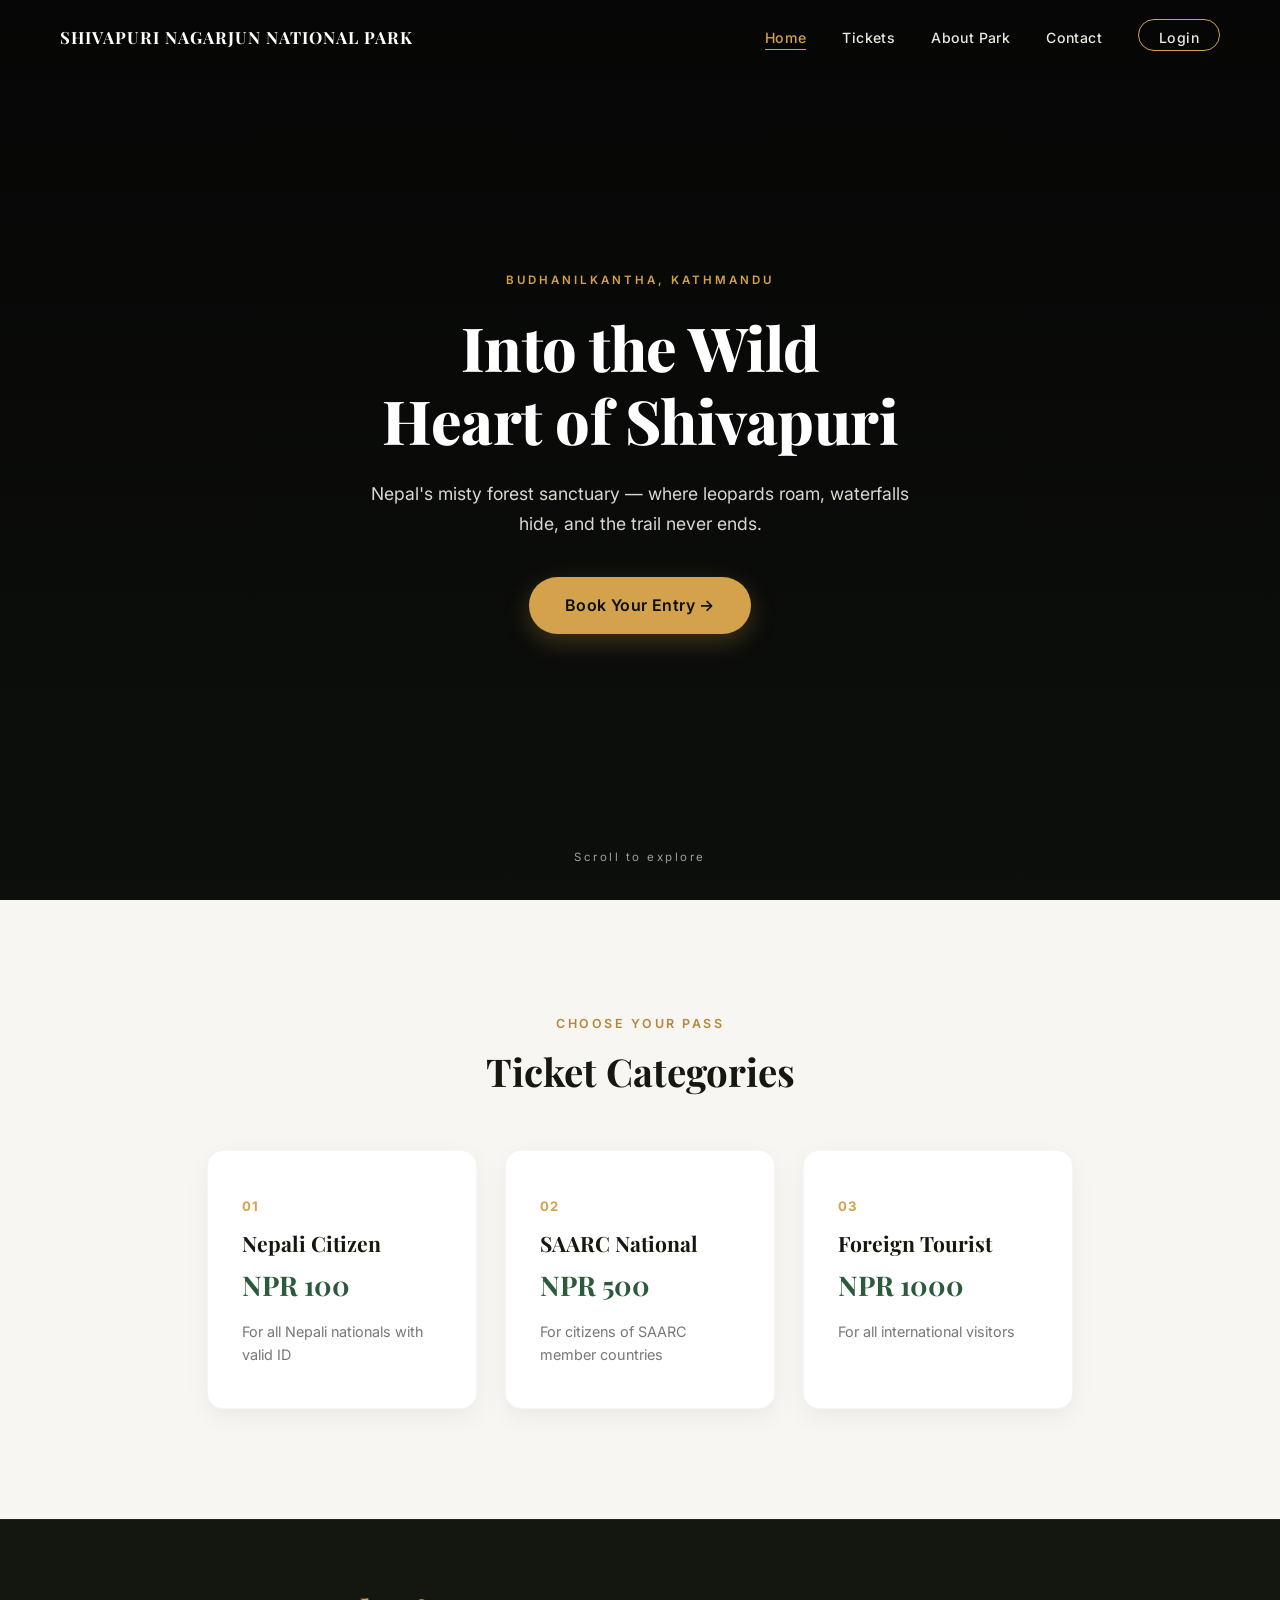
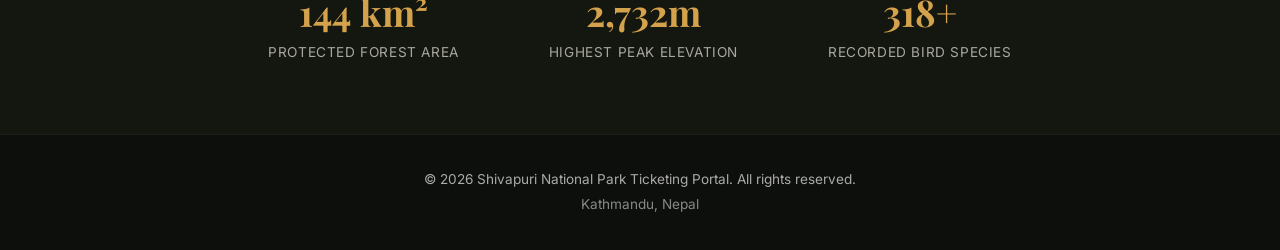
==== frontend/pages/index.html @ 20320e0f "Redesign tickets, login, and contact pages with full-height hero and glassmorphism form cards" ====
<!DOCTYPE html>
<html lang="en">
<head>
    <meta charset="UTF-8">
    <meta name="viewport" content="width=device-width, initial-scale=1.0">
    <title>Shivapuri Nagarjun National Park - Ticketing</title>
    <link rel="stylesheet" href="../assets/css/style.css">
    <link href="https://fonts.googleapis.com/css2?family=Playfair+Display:wght@700;800&family=Inter:wght@400;500;600&display=swap" rel="stylesheet">
</head>
<body>

<header class="navbar" id="navbar">
    <div class="logo">SHIVAPURI NAGARJUN NATIONAL PARK </div>
    <nav>
        <ul class="nav-links">
            <li><a href="index.html" class="active">Home</a></li>
            <li><a href="tickets.html">Tickets</a></li>
            <li><a href="about.html">About Park</a></li>
            <li><a href="contact.html">Contact</a></li>
            <li><a href="login.html" class="btn-login">Login</a></li>
        </ul>
    </nav>
</header>

<section class="hero">
    <div class="hero-overlay"></div>
    <div class="hero-content">
        <span class="hero-tag">BUDHANILKANTHA, KATHMANDU</span>
        <h1>Into the Wild<br>Heart of Shivapuri</h1>
        <p>Nepal's misty forest sanctuary — where leopards roam, waterfalls hide, and the trail never ends.</p>
        <a href="tickets.html" class="btn-primary">Book Your Entry →</a>
    </div>
    <div class="scroll-hint">Scroll to explore</div>
</section>

<section class="info-section">
    <div class="section-heading">
        <span class="eyebrow">Choose Your Pass</span>
        <h2>Ticket Categories</h2>
    </div>
    <div class="ticket-cards">
        <div class="card">
            <span class="card-num">01</span>
            <h3>Nepali Citizen</h3>
            <p class="price">NPR 100</p>
            <p class="card-desc">For all Nepali nationals with valid ID</p>
        </div>
        <div class="card">
            <span class="card-num">02</span>
            <h3>SAARC National</h3>
            <p class="price">NPR 500</p>
            <p class="card-desc">For citizens of SAARC member countries</p>
        </div>
        <div class="card">
            <span class="card-num">03</span>
            <h3>Foreign Tourist</h3>
            <p class="price">NPR 1000</p>
            <p class="card-desc">For all international visitors</p>
        </div>
    </div>
</section>

<section class="highlight-strip">
    <div class="highlight">
        <h3>144 km²</h3>
        <p>Protected Forest Area</p>
    </div>
    <div class="highlight">
        <h3>2,732m</h3>
        <p>Highest Peak Elevation</p>
    </div>
    <div class="highlight">
        <h3>318+</h3>
        <p>Recorded Bird Species</p>
    </div>
</section>

<footer class="footer">
    <p>&copy; 2026 Shivapuri National Park Ticketing Portal. All rights reserved.</p>
    <p>Kathmandu, Nepal</p>
</footer>

<script src="../assets/js/main.js"></script>

</body>
</html>
---- frontend/assets/css/style.css ----
/* ============================================================
   BASE / RESET
   Global resets and typography defaults used across all pages
   ============================================================ */
* {
    margin: 0;
    padding: 0;
    box-sizing: border-box; /* padding/border included in element width, avoids overflow surprises */
}

html {
    scroll-behavior: smooth; /* smooth jump when clicking anchor links (#section) */
}

body {
    font-family: 'Inter', sans-serif;       /* body font */
    background: #0d0f0c;                     /* near-black base, matches dark theme */
    color: #1a1a1a;
    line-height: 1.6;
    -webkit-font-smoothing: antialiased;     /* crisper text rendering on Mac/Safari/Brave */
}

h1, h2, h3 {
    font-family: 'Playfair Display', serif;  /* serif font only for headings, editorial contrast */
    line-height: 1.2;
}

a {
    text-decoration: none;
}

img {
    max-width: 100%;
    display: block;
}


/* ============================================================
   NAVBAR
   Fixed top navigation, transparent by default, solid on scroll
   (.scrolled class is toggled by JS in main.js)
   ============================================================ */
.navbar {
    position: fixed;
    top: 0;
    left: 0;
    right: 0;
    z-index: 100;                 /* stays above hero content */
    display: flex;
    justify-content: space-between;
    align-items: center;
    padding: 24px 60px;
    background: transparent;      /* transparent over hero image initially */
    transition: background 0.35s ease, padding 0.35s ease, box-shadow 0.35s ease;
}

.navbar.scrolled {
    background: rgba(13, 15, 12, 0.85);
    padding: 16px 60px;                       /* slightly shrinks on scroll */
    backdrop-filter: blur(10px);              /* frosted glass effect behind navbar */
    -webkit-backdrop-filter: blur(10px);      /* Safari/Brave prefix */
    box-shadow: 0 4px 24px rgba(0,0,0,0.25);
    border-bottom: 1px solid rgba(255,255,255,0.06);
}

.logo {
    color: #fff;
    font-weight: 700;
    letter-spacing: 1px;
    font-size: 1.05rem;
    font-family: 'Playfair Display', serif;
}

.nav-links {
    list-style: none;
    display: flex;
    align-items: center;
    gap: 36px;
}

.nav-links a {
    position: relative;           /* needed so the ::after underline can be positioned */
    color: #e8e8e0;
    font-size: 0.88rem;
    font-weight: 500;
    letter-spacing: 0.4px;
    padding-bottom: 4px;
    transition: color 0.25s ease;
}

/* Animated underline that grows on hover/active */
.nav-links a::after {
    content: '';
    position: absolute;
    left: 0;
    bottom: 0;
    width: 0;                     /* starts collapsed */
    height: 1px;
    background: #d4a24c;
    transition: width 0.25s ease;
}

.nav-links a:hover,
.nav-links a.active {
    color: #d4a24c;
}

.nav-links a:hover::after,
.nav-links a.active::after {
    width: 100%;                  /* expands to full width on hover/active */
}

.btn-login {
    border: 1px solid #d4a24c;
    padding: 9px 20px;
    border-radius: 30px;
    transition: background 0.25s ease, color 0.25s ease, transform 0.25s ease;
}

.btn-login::after {
    display: none;                /* disable the underline effect for this pill button */
}

.btn-login:hover {
    background: #d4a24c;
    color: #0d0f0c !important;    /* overrides .nav-links a color rule */
    transform: translateY(-1px);
}


/* ============================================================
   HOMEPAGE HERO
   Full-screen image hero used only on index.html
   ============================================================ */
.hero {
    position: relative;
    height: 100vh;
    min-height: 640px;
    display: flex;
    align-items: center;
    justify-content: center;
    text-align: center;
    background: url('https://images.unsplash.com/photo-1441974231531-c6227db76b6e?auto=format&fit=crop&w=1600&q=80') center/cover no-repeat;
}

.hero-overlay {
    position: absolute;
    inset: 0;                     /* shorthand for top/right/bottom/left: 0 */
    background: linear-gradient(180deg, rgba(0,0,0,0.6) 0%, rgba(0,0,0,0.3) 45%, rgba(13,15,12,0.95) 100%);
}

.hero-content {
    position: relative;
    z-index: 2;                   /* sits above the overlay */
    color: #fff;
    max-width: 720px;
    padding: 0 24px;
    animation: fadeUp 1s ease both; /* fades/slides in on page load */
}

.hero-tag {
    display: inline-block;
    letter-spacing: 3px;
    font-size: 0.72rem;
    color: #d4a24c;
    margin-bottom: 22px;
    font-weight: 600;
}

.hero-content h1 {
    font-size: clamp(2.2rem, 5vw, 3.8rem); /* scales fluidly between mobile and desktop */
    margin-bottom: 22px;
    font-weight: 800;
    letter-spacing: -0.5px;
}

.hero-content p {
    font-size: 1.1rem;
    color: #d8d8d0;
    margin-bottom: 38px;
    line-height: 1.7;
    max-width: 540px;
    margin-left: auto;
    margin-right: auto;
}

.btn-primary {
    display: inline-block;
    background: #d4a24c;
    color: #0d0f0c;
    padding: 16px 36px;
    border-radius: 30px;
    font-weight: 600;
    letter-spacing: 0.4px;
    box-shadow: 0 8px 24px rgba(212, 162, 76, 0.25);
    transition: transform 0.25s ease, box-shadow 0.25s ease, background 0.25s ease;
}

.btn-primary:hover {
    background: #e8b862;
    transform: translateY(-3px);  /* subtle lift on hover */
    box-shadow: 0 12px 30px rgba(212, 162, 76, 0.35);
}

.scroll-hint {
    position: absolute;
    bottom: 34px;
    left: 50%;
    transform: translateX(-50%);
    color: #cfcfc7;
    font-size: 0.72rem;
    letter-spacing: 2.5px;
    z-index: 2;
    opacity: 0.75;
    animation: bounce 2.4s ease-in-out infinite;
}

@keyframes fadeUp {
    from { opacity: 0; transform: translateY(24px); }
    to   { opacity: 1; transform: translateY(0); }
}

@keyframes bounce {
    0%, 100% { transform: translate(-50%, 0); }
    50%      { transform: translate(-50%, 8px); }
}


/* ============================================================
   TICKET CATEGORY CARDS
   Used on index.html to display ticket pricing
   ============================================================ */
.info-section {
    background: #f7f6f2;          /* light section, contrast against dark hero above */
    padding: 110px 40px;
    text-align: center;
}

.section-heading {
    margin-bottom: 56px;
}

.eyebrow {
    color: #b8863a;
    letter-spacing: 2.5px;
    font-size: 0.78rem;
    font-weight: 600;
    text-transform: uppercase;
}

.section-heading h2 {
    font-size: clamp(1.9rem, 3vw, 2.5rem);
    margin-top: 12px;
    color: #16180f;
}

.ticket-cards {
    display: flex;
    justify-content: center;
    gap: 28px;
    flex-wrap: wrap;              /* stacks on smaller screens */
}

.card {
    background: #fff;
    border-radius: 16px;
    padding: 42px 34px;
    width: 270px;
    text-align: left;
    border: 1px solid rgba(0,0,0,0.04);
    box-shadow: 0 8px 24px rgba(0,0,0,0.05);
    transition: transform 0.3s ease, box-shadow 0.3s ease, border-color 0.3s ease;
}

.card:hover {
    transform: translateY(-10px); /* lift effect */
    box-shadow: 0 20px 44px rgba(0,0,0,0.12);
    border-color: rgba(212, 162, 76, 0.3); /* subtle gold border glow */
}

.card-num {
    display: inline-block;
    color: #d4a24c;
    font-weight: 700;
    font-size: 0.82rem;
    letter-spacing: 1px;
    margin-bottom: 4px;
}

.card h3 {
    font-size: 1.32rem;
    margin: 10px 0 8px;
    color: #16180f;
}

.price {
    font-size: 1.7rem;
    font-weight: 700;
    color: #2d5a3d;               /* forest green, distinct from gold accent */
    margin-bottom: 12px;
    font-family: 'Playfair Display', serif;
}

.card-desc {
    font-size: 0.9rem;
    color: #777;
    line-height: 1.6;
}


/* ============================================================
   HIGHLIGHT STRIP
   Dark stats band on index.html (area, elevation, bird species)
   ============================================================ */
.highlight-strip {
    background: #14170f;
    color: #fff;
    display: flex;
    justify-content: center;
    gap: 90px;
    padding: 70px 20px;
    text-align: center;
    flex-wrap: wrap;
    border-top: 1px solid rgba(255,255,255,0.06);
}

.highlight h3 {
    font-size: 2.3rem;
    color: #d4a24c;
    margin-bottom: 8px;
}

.highlight p {
    color: #a8a8a0;
    font-size: 0.85rem;
    letter-spacing: 0.6px;
    text-transform: uppercase;
}


/* ============================================================
   PAGE HERO
   Shorter hero used on inner pages: tickets, login, contact, about
   Each page sets its own background-image inline via style="..."
   ============================================================ */
.page-hero {
    position: relative;
    min-height: 65vh;             /* shorter than homepage hero (100vh) */
    display: flex;
    align-items: center;
    justify-content: center;
    text-align: center;
    background-size: cover;
    background-position: center;
    background-repeat: no-repeat;
    padding: 140px 20px 60px;     /* top padding clears the fixed navbar */
}

.page-hero .hero-overlay {
    background: linear-gradient(180deg, rgba(0,0,0,0.5) 0%, rgba(0,0,0,0.25) 40%, rgba(13,15,12,0.75) 100%);
}

.page-hero-content {
    position: relative;
    z-index: 2;
    width: 100%;
    max-width: 520px;
}

.page-hero .hero-tag {
    color: #d4a24c;
}

.page-hero h1 {
    font-size: clamp(2rem, 4vw, 2.8rem);
    color: #fff;
    margin-bottom: 12px;
}

.page-hero .page-sub {
    color: #d8d8d0;
    font-size: 1rem;
    margin-bottom: 36px;
}


/* ============================================================
   FORM SECTION + GLASS CARD
   Dark section below each page-hero that holds the actual form
   (tickets.html, login.html, contact.html)
   ============================================================ */
.form-section {
    background: #14170f;          /* matches highlight-strip color for consistency */
    padding: 90px 20px 110px;
    display: flex;
    justify-content: center;
}

.glass-card {
    background: rgba(20, 23, 15, 0.5);
    backdrop-filter: blur(18px);           /* frosted glass look */
    -webkit-backdrop-filter: blur(18px);
    border: 1px solid rgba(255, 255, 255, 0.15);
    border-radius: 18px;
    padding: 40px;
    text-align: left;
    box-shadow: 0 20px 60px rgba(0,0,0,0.35);
    width: 100%;
    max-width: 460px;              /* keeps form a comfortable reading width */
}

.glass-card h1 {
    text-align: center;
    font-size: 1.7rem;
    color: #fff;
}

.glass-card .subtitle {
    text-align: center;
    color: #c8c8c0;
    margin: 8px 0 26px;
    font-size: 0.92rem;
}

.glass-card label {
    font-weight: 600;
    margin-top: 14px;
    color: #eae8e0;
    font-size: 0.88rem;
    display: block;
}

.glass-card input,
.glass-card select,
.glass-card textarea {
    width: 100%;
    padding: 10px 14px;
    margin-top: 6px;
    border: 1.5px solid rgba(255,255,255,0.18);
    border-radius: 9px;
    font-size: 0.88rem;             /* smaller so text doesn't dominate the glass card */
    font-family: 'Inter', sans-serif;
    background: rgba(255,255,255,0.08);
    color: #fff;
    transition: border-color 0.2s ease, background 0.2s ease;
}

.glass-card input::placeholder,
.glass-card textarea::placeholder {
    color: rgba(255,255,255,0.4);
    font-size: 0.85rem;             /* placeholder text kept slightly smaller/dimmer than typed text */
}

.glass-card select option {
    background: #14170f;            /* dropdown options need explicit dark bg or they render white */
    color: #fff;
}

.glass-card input:focus,
.glass-card select:focus,
.glass-card textarea:focus {
    outline: none;
    border-color: #d4a24c;
    background: rgba(255,255,255,0.12);  /* slightly brighter on focus */
}

.glass-card textarea {
    resize: vertical;               /* only allow resizing up/down, not sideways */
    min-height: 100px;
}

.glass-card .btn-primary {
    width: 100%;
    text-align: center;
    margin-top: 24px;
    border: none;
    cursor: pointer;
}


/* ============================================================
   AUTH TABS
   Login/Register toggle buttons inside login.html's glass card
   ============================================================ */
.auth-tabs {
    display: flex;
    gap: 8px;
    margin-bottom: 26px;
    background: rgba(255,255,255,0.08);
    padding: 5px;
    border-radius: 10px;
}

.tab-btn {
    flex: 1;
    padding: 11px;
    border: none;
    background: transparent;
    border-radius: 7px;
    cursor: pointer;
    font-weight: 600;
    color: #c8c8c0;
    font-family: 'Inter', sans-serif;
    font-size: 0.88rem;
    transition: background 0.25s ease, color 0.25s ease;
}

.tab-btn.active {
    background: #d4a24c;
    color: #0d0f0c;
}


/* ============================================================
   ABOUT PAGE CONTENT
   Light section below the about.html page-hero
   ============================================================ */
.about-content {
    background: #f7f6f2;
    padding: 90px 40px;
    text-align: center;
}

.about-block {
    max-width: 680px;
    margin: 0 auto 60px;
}

.about-block h2 {
    font-size: 2rem;
    margin-bottom: 18px;
    color: #16180f;
}

.about-block p {
    color: #555;
    line-height: 1.75;
    font-size: 1.02rem;
}


/* ============================================================
   FOOTER
   Shared across all pages
   ============================================================ */
.footer {
    background: #0d0f0c;
    color: #888;
    text-align: center;
    padding: 34px;
    font-size: 0.85rem;
    border-top: 1px solid rgba(255,255,255,0.06);
}

.footer p:first-child {
    margin-bottom: 4px;
    color: #aaa;
}


/* ============================================================
   RESPONSIVE (mobile/tablet)
   ============================================================ */
@media (max-width: 768px) {
    .navbar, .navbar.scrolled {
        padding: 16px 24px;
        flex-direction: column;
        gap: 12px;
    }

    .nav-links {
        gap: 16px;
        flex-wrap: wrap;
        justify-content: center;
    }

    .hero-content h1 {
        font-size: 2rem;
    }

    .info-section, .about-content {
        padding: 70px 20px;
    }

    .highlight-strip {
        gap: 40px;
        padding: 50px 20px;
    }

    .glass-card {
        padding: 28px;               /* less padding on small screens */
    }

    .page-hero {
        padding: 120px 20px 40px;
    }
}
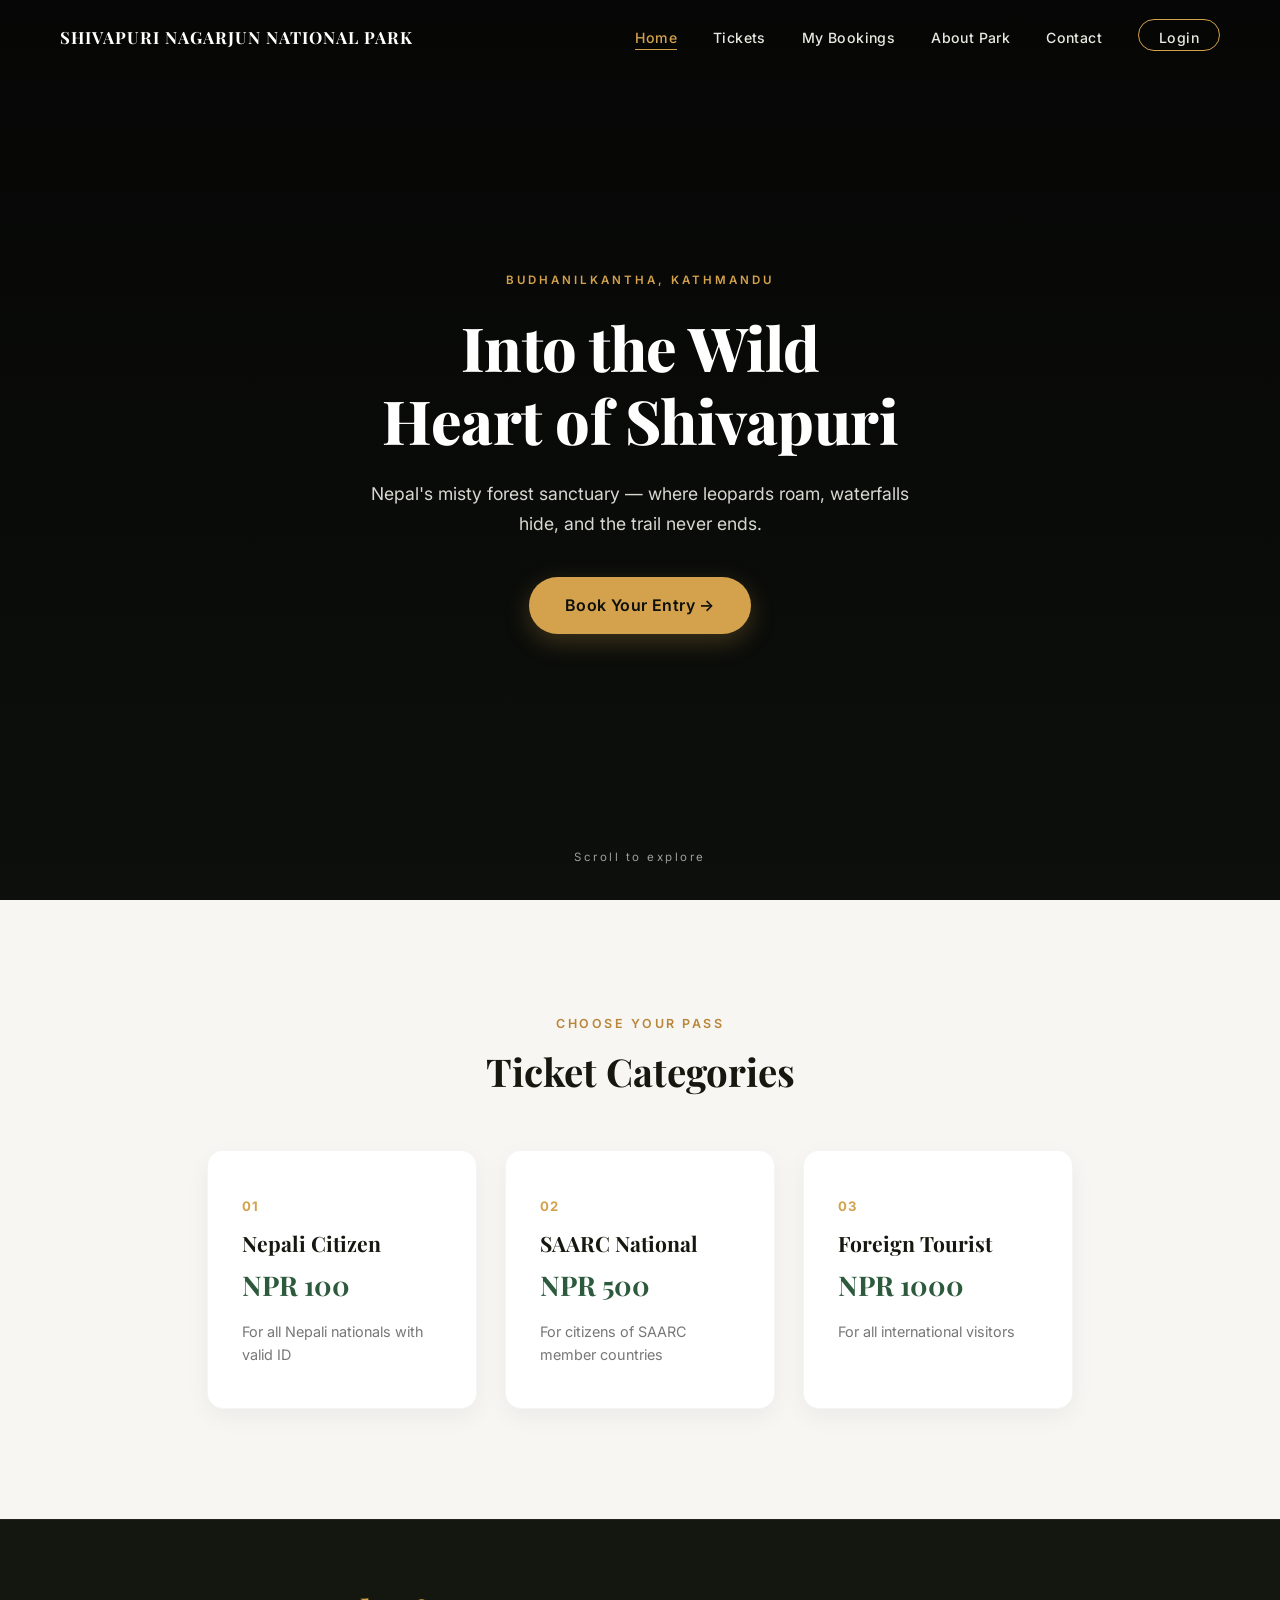
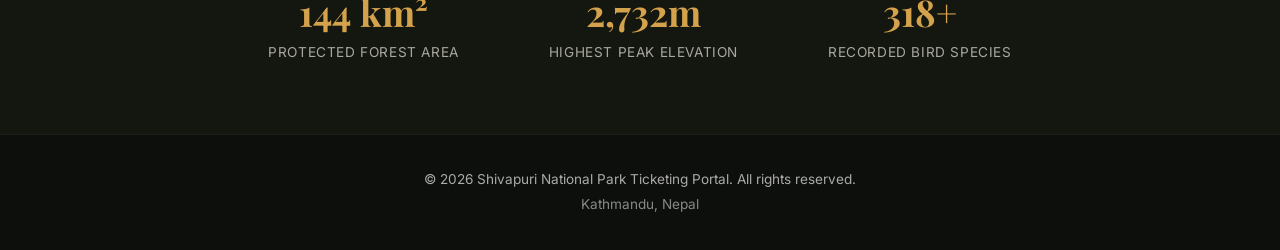
==== commit 12716f43: "Add background image and color accents to admin dashboard; add My Bookings page with cancel function" ====
--- a/frontend/pages/index.html
+++ b/frontend/pages/index.html
@@ -15,6 +15,7 @@
         <ul class="nav-links">
             <li><a href="index.html" class="active">Home</a></li>
             <li><a href="tickets.html">Tickets</a></li>
+            <li><a href="my-bookings.html">My Bookings</a></li>
             <li><a href="about.html">About Park</a></li>
             <li><a href="contact.html">Contact</a></li>
             <li><a href="login.html" class="btn-login">Login</a></li>
--- a/frontend/assets/css/style.css
+++ b/frontend/assets/css/style.css
@@ -1,27 +1,24 @@
-/* ============================================================
-   BASE / RESET
-   Global resets and typography defaults used across all pages
-   ============================================================ */
+/* ===== BASE / RESET ===== */
 * {
     margin: 0;
     padding: 0;
-    box-sizing: border-box; /* padding/border included in element width, avoids overflow surprises */
+    box-sizing: border-box;
 }
 
 html {
-    scroll-behavior: smooth; /* smooth jump when clicking anchor links (#section) */
+    scroll-behavior: smooth;
 }
 
 body {
-    font-family: 'Inter', sans-serif;       /* body font */
-    background: #0d0f0c;                     /* near-black base, matches dark theme */
+    font-family: 'Inter', sans-serif;
+    background: #0d0f0c;
     color: #1a1a1a;
     line-height: 1.6;
-    -webkit-font-smoothing: antialiased;     /* crisper text rendering on Mac/Safari/Brave */
+    -webkit-font-smoothing: antialiased;
 }
 
 h1, h2, h3 {
-    font-family: 'Playfair Display', serif;  /* serif font only for headings, editorial contrast */
+    font-family: 'Playfair Display', serif;
     line-height: 1.2;
 }
 
@@ -34,31 +31,26 @@
     display: block;
 }
 
-
-/* ============================================================
-   NAVBAR
-   Fixed top navigation, transparent by default, solid on scroll
-   (.scrolled class is toggled by JS in main.js)
-   ============================================================ */
+/* ===== NAVBAR ===== */
 .navbar {
     position: fixed;
     top: 0;
     left: 0;
     right: 0;
-    z-index: 100;                 /* stays above hero content */
+    z-index: 100;
     display: flex;
     justify-content: space-between;
     align-items: center;
     padding: 24px 60px;
-    background: transparent;      /* transparent over hero image initially */
+    background: transparent;
     transition: background 0.35s ease, padding 0.35s ease, box-shadow 0.35s ease;
 }
 
 .navbar.scrolled {
     background: rgba(13, 15, 12, 0.85);
-    padding: 16px 60px;                       /* slightly shrinks on scroll */
-    backdrop-filter: blur(10px);              /* frosted glass effect behind navbar */
-    -webkit-backdrop-filter: blur(10px);      /* Safari/Brave prefix */
+    padding: 16px 60px;
+    backdrop-filter: blur(10px);
+    -webkit-backdrop-filter: blur(10px);
     box-shadow: 0 4px 24px rgba(0,0,0,0.25);
     border-bottom: 1px solid rgba(255,255,255,0.06);
 }
@@ -79,7 +71,7 @@
 }
 
 .nav-links a {
-    position: relative;           /* needed so the ::after underline can be positioned */
+    position: relative;
     color: #e8e8e0;
     font-size: 0.88rem;
     font-weight: 500;
@@ -88,13 +80,12 @@
     transition: color 0.25s ease;
 }
 
-/* Animated underline that grows on hover/active */
 .nav-links a::after {
     content: '';
     position: absolute;
     left: 0;
     bottom: 0;
-    width: 0;                     /* starts collapsed */
+    width: 0;
     height: 1px;
     background: #d4a24c;
     transition: width 0.25s ease;
@@ -107,7 +98,7 @@
 
 .nav-links a:hover::after,
 .nav-links a.active::after {
-    width: 100%;                  /* expands to full width on hover/active */
+    width: 100%;
 }
 
 .btn-login {
@@ -118,20 +109,16 @@
 }
 
 .btn-login::after {
-    display: none;                /* disable the underline effect for this pill button */
+    display: none;
 }
 
 .btn-login:hover {
     background: #d4a24c;
-    color: #0d0f0c !important;    /* overrides .nav-links a color rule */
+    color: #0d0f0c !important;
     transform: translateY(-1px);
 }
 
-
-/* ============================================================
-   HOMEPAGE HERO
-   Full-screen image hero used only on index.html
-   ============================================================ */
+/* ===== HOMEPAGE HERO ===== */
 .hero {
     position: relative;
     height: 100vh;
@@ -145,17 +132,17 @@
 
 .hero-overlay {
     position: absolute;
-    inset: 0;                     /* shorthand for top/right/bottom/left: 0 */
+    inset: 0;
     background: linear-gradient(180deg, rgba(0,0,0,0.6) 0%, rgba(0,0,0,0.3) 45%, rgba(13,15,12,0.95) 100%);
 }
 
 .hero-content {
     position: relative;
-    z-index: 2;                   /* sits above the overlay */
+    z-index: 2;
     color: #fff;
     max-width: 720px;
     padding: 0 24px;
-    animation: fadeUp 1s ease both; /* fades/slides in on page load */
+    animation: fadeUp 1s ease both;
 }
 
 .hero-tag {
@@ -168,7 +155,7 @@
 }
 
 .hero-content h1 {
-    font-size: clamp(2.2rem, 5vw, 3.8rem); /* scales fluidly between mobile and desktop */
+    font-size: clamp(2.2rem, 5vw, 3.8rem);
     margin-bottom: 22px;
     font-weight: 800;
     letter-spacing: -0.5px;
@@ -198,7 +185,7 @@
 
 .btn-primary:hover {
     background: #e8b862;
-    transform: translateY(-3px);  /* subtle lift on hover */
+    transform: translateY(-3px);
     box-shadow: 0 12px 30px rgba(212, 162, 76, 0.35);
 }
 
@@ -225,13 +212,9 @@
     50%      { transform: translate(-50%, 8px); }
 }
 
-
-/* ============================================================
-   TICKET CATEGORY CARDS
-   Used on index.html to display ticket pricing
-   ============================================================ */
+/* ===== TICKET CATEGORY CARDS (homepage) ===== */
 .info-section {
-    background: #f7f6f2;          /* light section, contrast against dark hero above */
+    background: #f7f6f2;
     padding: 110px 40px;
     text-align: center;
 }
@@ -258,7 +241,7 @@
     display: flex;
     justify-content: center;
     gap: 28px;
-    flex-wrap: wrap;              /* stacks on smaller screens */
+    flex-wrap: wrap;
 }
 
 .card {
@@ -273,9 +256,9 @@
 }
 
 .card:hover {
-    transform: translateY(-10px); /* lift effect */
+    transform: translateY(-10px);
     box-shadow: 0 20px 44px rgba(0,0,0,0.12);
-    border-color: rgba(212, 162, 76, 0.3); /* subtle gold border glow */
+    border-color: rgba(212, 162, 76, 0.3);
 }
 
 .card-num {
@@ -296,7 +279,7 @@
 .price {
     font-size: 1.7rem;
     font-weight: 700;
-    color: #2d5a3d;               /* forest green, distinct from gold accent */
+    color: #2d5a3d;
     margin-bottom: 12px;
     font-family: 'Playfair Display', serif;
 }
@@ -307,11 +290,7 @@
     line-height: 1.6;
 }
 
-
-/* ============================================================
-   HIGHLIGHT STRIP
-   Dark stats band on index.html (area, elevation, bird species)
-   ============================================================ */
+/* ===== HIGHLIGHT STRIP (homepage stats) ===== */
 .highlight-strip {
     background: #14170f;
     color: #fff;
@@ -337,15 +316,10 @@
     text-transform: uppercase;
 }
 
-
-/* ============================================================
-   PAGE HERO
-   Shorter hero used on inner pages: tickets, login, contact, about
-   Each page sets its own background-image inline via style="..."
-   ============================================================ */
+/* ===== PAGE HERO (tickets / login / contact / about) ===== */
 .page-hero {
     position: relative;
-    min-height: 65vh;             /* shorter than homepage hero (100vh) */
+    min-height: 90vh;
     display: flex;
     align-items: center;
     justify-content: center;
@@ -353,7 +327,7 @@
     background-size: cover;
     background-position: center;
     background-repeat: no-repeat;
-    padding: 140px 20px 60px;     /* top padding clears the fixed navbar */
+    padding: 140px 20px 60px;
 }
 
 .page-hero .hero-overlay {
@@ -383,22 +357,33 @@
     margin-bottom: 36px;
 }
 
-
-/* ============================================================
-   FORM SECTION + GLASS CARD
-   Dark section below each page-hero that holds the actual form
-   (tickets.html, login.html, contact.html)
-   ============================================================ */
+/* ===== FORM SECTION + GLASS CARD ===== */
 .form-section {
-    background: #14170f;          /* matches highlight-strip color for consistency */
+    position: relative;
+    background: #14170f;
     padding: 90px 20px 110px;
     display: flex;
     justify-content: center;
+    background-size: cover;
+    background-position: center;
+    background-attachment: fixed;
+}
+
+.form-section::before {
+    content: '';
+    position: absolute;
+    inset: 0;
+    background: rgba(10, 12, 8, 0.82);
+}
+
+.form-section > * {
+    position: relative;
+    z-index: 1;
 }
 
 .glass-card {
     background: rgba(20, 23, 15, 0.5);
-    backdrop-filter: blur(18px);           /* frosted glass look */
+    backdrop-filter: blur(18px);
     -webkit-backdrop-filter: blur(18px);
     border: 1px solid rgba(255, 255, 255, 0.15);
     border-radius: 18px;
@@ -406,7 +391,7 @@
     text-align: left;
     box-shadow: 0 20px 60px rgba(0,0,0,0.35);
     width: 100%;
-    max-width: 460px;              /* keeps form a comfortable reading width */
+    max-width: 460px;
 }
 
 .glass-card h1 {
@@ -420,6 +405,12 @@
     color: #c8c8c0;
     margin: 8px 0 26px;
     font-size: 0.92rem;
+}
+
+.glass-card form {
+    display: flex;
+    flex-direction: column;
+    gap: 4px;
 }
 
 .glass-card label {
@@ -438,7 +429,7 @@
     margin-top: 6px;
     border: 1.5px solid rgba(255,255,255,0.18);
     border-radius: 9px;
-    font-size: 0.88rem;             /* smaller so text doesn't dominate the glass card */
+    font-size: 0.88rem;
     font-family: 'Inter', sans-serif;
     background: rgba(255,255,255,0.08);
     color: #fff;
@@ -448,11 +439,11 @@
 .glass-card input::placeholder,
 .glass-card textarea::placeholder {
     color: rgba(255,255,255,0.4);
-    font-size: 0.85rem;             /* placeholder text kept slightly smaller/dimmer than typed text */
+    font-size: 0.85rem;
 }
 
 .glass-card select option {
-    background: #14170f;            /* dropdown options need explicit dark bg or they render white */
+    background: #14170f;
     color: #fff;
 }
 
@@ -461,11 +452,11 @@
 .glass-card textarea:focus {
     outline: none;
     border-color: #d4a24c;
-    background: rgba(255,255,255,0.12);  /* slightly brighter on focus */
+    background: rgba(255,255,255,0.12);
 }
 
 .glass-card textarea {
-    resize: vertical;               /* only allow resizing up/down, not sideways */
+    resize: vertical;
     min-height: 100px;
 }
 
@@ -477,11 +468,61 @@
     cursor: pointer;
 }
 
-
-/* ============================================================
-   AUTH TABS
-   Login/Register toggle buttons inside login.html's glass card
-   ============================================================ */
+/* ===== BOOKING LAYOUT (tickets page: form + summary side by side) ===== */
+.booking-layout {
+    display: flex;
+    gap: 28px;
+    max-width: 900px;
+    width: 100%;
+    align-items: flex-start;
+    flex-wrap: wrap;
+    justify-content: center;
+}
+
+.summary-card {
+    background: rgba(212, 162, 76, 0.08);
+    border: 1px solid rgba(212, 162, 76, 0.25);
+    border-radius: 18px;
+    padding: 32px;
+    width: 100%;
+    max-width: 300px;
+    color: #fff;
+}
+
+.summary-card h3 {
+    font-size: 1.2rem;
+    margin-bottom: 20px;
+    color: #d4a24c;
+}
+
+.summary-row {
+    display: flex;
+    justify-content: space-between;
+    font-size: 0.9rem;
+    color: #d8d8d0;
+    margin-bottom: 12px;
+}
+
+.summary-divider {
+    height: 1px;
+    background: rgba(255,255,255,0.15);
+    margin: 16px 0;
+}
+
+.summary-total {
+    font-size: 1.15rem;
+    font-weight: 700;
+    color: #fff;
+}
+
+.summary-note {
+    margin-top: 20px;
+    font-size: 0.78rem;
+    color: #a8a8a0;
+    line-height: 1.5;
+}
+
+/* ===== AUTH TABS (login/register toggle) ===== */
 .auth-tabs {
     display: flex;
     gap: 8px;
@@ -510,11 +551,7 @@
     color: #0d0f0c;
 }
 
-
-/* ============================================================
-   ABOUT PAGE CONTENT
-   Light section below the about.html page-hero
-   ============================================================ */
+/* ===== ABOUT PAGE CONTENT ===== */
 .about-content {
     background: #f7f6f2;
     padding: 90px 40px;
@@ -538,11 +575,7 @@
     font-size: 1.02rem;
 }
 
-
-/* ============================================================
-   FOOTER
-   Shared across all pages
-   ============================================================ */
+/* ===== FOOTER ===== */
 .footer {
     background: #0d0f0c;
     color: #888;
@@ -557,10 +590,7 @@
     color: #aaa;
 }
 
-
-/* ============================================================
-   RESPONSIVE (mobile/tablet)
-   ============================================================ */
+/* ===== RESPONSIVE ===== */
 @media (max-width: 768px) {
     .navbar, .navbar.scrolled {
         padding: 16px 24px;
@@ -588,10 +618,104 @@
     }
 
     .glass-card {
-        padding: 28px;               /* less padding on small screens */
+        padding: 28px;
     }
 
     .page-hero {
         padding: 120px 20px 40px;
     }
+}
+/* ===== ADMIN DASHBOARD ===== */
+.admin-section {
+    background: #14170f;
+    min-height: 100vh;
+    padding: 140px 40px 80px;
+}
+
+.admin-tabs {
+    display: flex;
+    gap: 10px;
+    margin-bottom: 30px;
+    max-width: 300px;
+    background: rgba(255,255,255,0.08);
+    padding: 5px;
+    border-radius: 10px;
+}
+
+.admin-panel h2 {
+    color: #fff;
+    font-size: 1.6rem;
+    margin-bottom: 24px;
+}
+
+.table-wrap {
+    overflow-x: auto;
+    border-radius: 14px;
+    border: 1px solid rgba(255,255,255,0.1);
+}
+
+.admin-table {
+    width: 100%;
+    border-collapse: collapse;
+    background: rgba(255,255,255,0.03);
+}
+
+.admin-table th {
+    text-align: left;
+    padding: 14px 16px;
+    background: rgba(255,255,255,0.06);
+    color: #d4a24c;
+    font-size: 0.8rem;
+    text-transform: uppercase;
+    letter-spacing: 0.5px;
+}
+
+.admin-table td {
+    padding: 14px 16px;
+    color: #e0e0d8;
+    font-size: 0.9rem;
+    border-top: 1px solid rgba(255,255,255,0.06);
+}
+
+.status-badge {
+    padding: 4px 12px;
+    border-radius: 20px;
+    font-size: 0.78rem;
+    font-weight: 600;
+}
+
+.status-confirmed {
+    background: rgba(45, 90, 61, 0.3);
+    color: #6fcf97;
+}
+
+.status-cancelled {
+    background: rgba(200, 60, 60, 0.2);
+    color: #e88a8a;
+}
+
+.admin-table button {
+    background: rgba(212,162,76,0.15);
+    border: 1px solid rgba(212,162,76,0.4);
+    color: #d4a24c;
+    padding: 6px 14px;
+    border-radius: 6px;
+    font-size: 0.8rem;
+    cursor: pointer;
+    margin-right: 6px;
+    transition: background 0.2s ease;
+}
+
+.admin-table button:hover {
+    background: rgba(212,162,76,0.3);
+}
+
+.admin-table button.danger {
+    background: rgba(200,60,60,0.15);
+    border-color: rgba(200,60,60,0.4);
+    color: #e88a8a;
+}
+
+.admin-table button.danger:hover {
+    background: rgba(200,60,60,0.3);
 }
